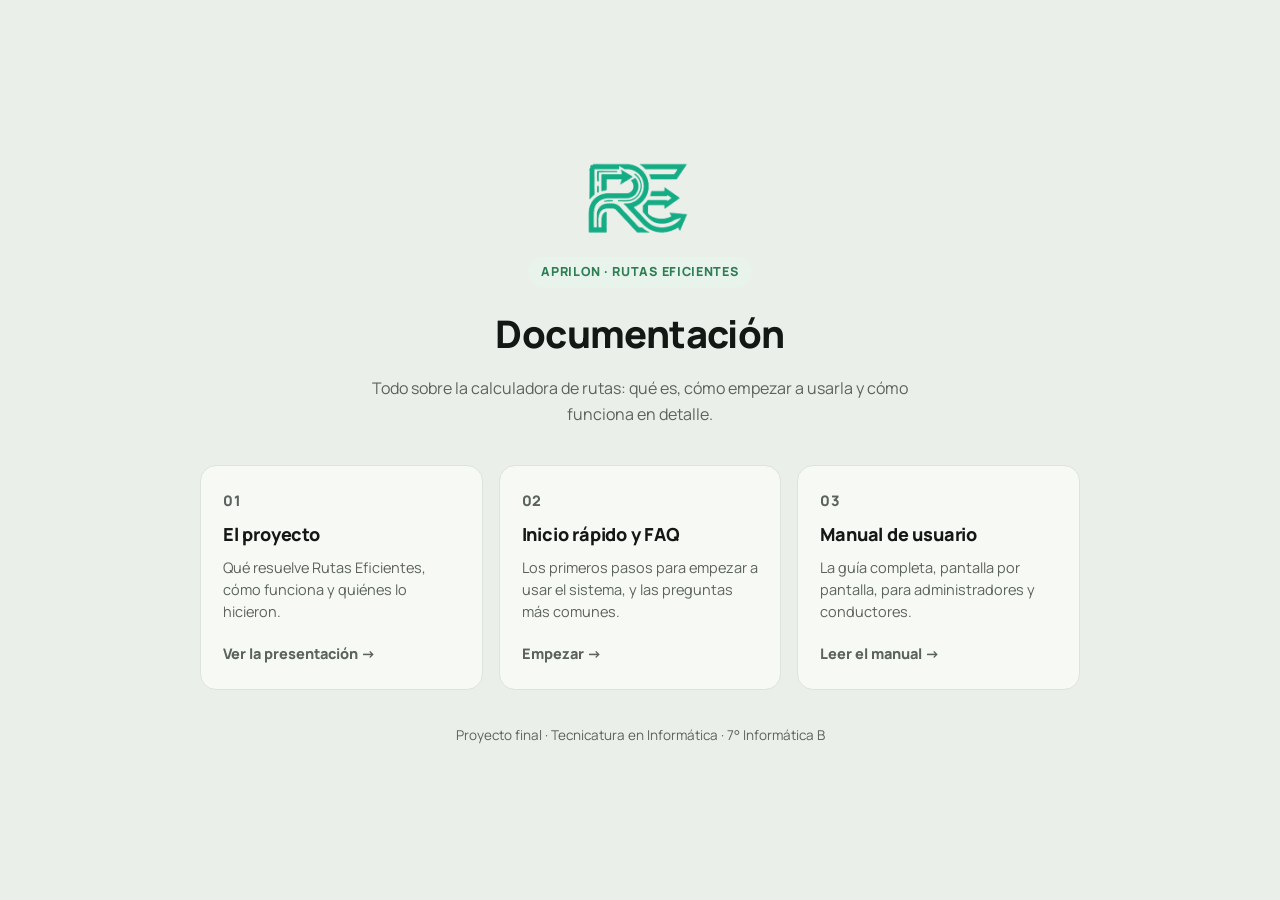
==== index.html @ 8140a877 "Agregar el manual de usuario y el indice de la raiz - manual/ con sus 24 capturas y el favicon del s" ====
<!DOCTYPE html>
<html lang="es" data-theme="light">
<head>
<meta charset="utf-8">
<meta name="viewport" content="width=device-width, initial-scale=1">
<link rel="icon" href="favicon.png">
<title>Rutas Eficientes — Documentación</title>
<link rel="preconnect" href="https://fonts.googleapis.com">
<link rel="preconnect" href="https://fonts.gstatic.com" crossorigin>
<link href="https://fonts.googleapis.com/css2?family=Manrope:wght@400;600;800&display=swap" rel="stylesheet">
<style>
  :root{
    --brand:#2f7d54; --brand-2:#3fa06b; --brand-soft:#e8f3ec;
    --ink:#141815; --muted:#5c635e; --line:#dde3de; --bg:#eaefe9; --card:#f6f9f4;
    --ease:cubic-bezier(.22,.61,.36,1);
    color-scheme: light;
  }
  *{box-sizing:border-box}
  body{margin:0;background:var(--bg);color:var(--ink);
       font:16px/1.65 Manrope,"Segoe UI",system-ui,sans-serif;
       min-height:100vh;display:grid;place-items:center;padding:40px 22px}
  .wrap{width:100%;max-width:880px}
  header{text-align:center;margin-bottom:38px}
  .mark{height:84px;width:auto;display:block;margin:0 auto 20px}
  .pill{display:inline-block;font-size:12.5px;font-weight:800;letter-spacing:.7px;text-transform:uppercase;
        color:var(--brand);background:var(--brand-soft);padding:5px 13px;border-radius:99px;margin-bottom:14px}
  h1{font-size:clamp(28px,5vw,38px);font-weight:800;letter-spacing:-.6px;margin:0 0 10px}
  .lead{color:var(--muted);margin:0 auto;max-width:56ch}

  .grid{display:grid;gap:16px;grid-template-columns:repeat(3,1fr)}
  a.card{display:flex;flex-direction:column;gap:7px;background:var(--card);border:1px solid var(--line);
         border-radius:16px;padding:24px 22px;text-decoration:none;color:inherit;
         transition:transform .28s var(--ease),border-color .28s var(--ease)}
  a.card:hover,a.card:focus-visible{transform:translateY(-3px);border-color:var(--brand);outline:none}
  .num{font-size:12px;font-weight:800;letter-spacing:.8px;color:var(--brand)}
  .card b{font-size:18px;font-weight:800;letter-spacing:-.2px}
  .card span{color:var(--muted);font-size:14.5px;line-height:1.55}
  .go{margin-top:auto;padding-top:12px;font-size:14px;font-weight:800;color:var(--brand)}

  footer{margin-top:34px;text-align:center;color:var(--muted);font-size:13.5px}

  @media (max-width:760px){ .grid{grid-template-columns:1fr} }
  @media (prefers-reduced-motion:reduce){ a.card:hover{transform:none} }
</style>
</head>
<body>
<div class="wrap">

  <header>
    <img class="mark" src="logo.png" alt="" width="517" height="384">
    <span class="pill">Aprilon · Rutas Eficientes</span>
    <h1>Documentación</h1>
    <p class="lead">Todo sobre la calculadora de rutas: qué es, cómo empezar a usarla y cómo funciona en detalle.</p>
  </header>

  <nav class="grid">
    <a class="card" href="landing/">
      <span class="num">01</span>
      <b>El proyecto</b>
      <span>Qué resuelve Rutas Eficientes, cómo funciona y quiénes lo hicieron.</span>
      <span class="go">Ver la presentación →</span>
    </a>
    <a class="card" href="quickstart/">
      <span class="num">02</span>
      <b>Inicio rápido y FAQ</b>
      <span>Los primeros pasos para empezar a usar el sistema, y las preguntas más comunes.</span>
      <span class="go">Empezar →</span>
    </a>
    <a class="card" href="manual/">
      <span class="num">03</span>
      <b>Manual de usuario</b>
      <span>La guía completa, pantalla por pantalla, para administradores y conductores.</span>
      <span class="go">Leer el manual →</span>
    </a>
  </nav>

  <footer>Proyecto final · Tecnicatura en Informática · 7° Informática B</footer>

</div>
</body>
</html>
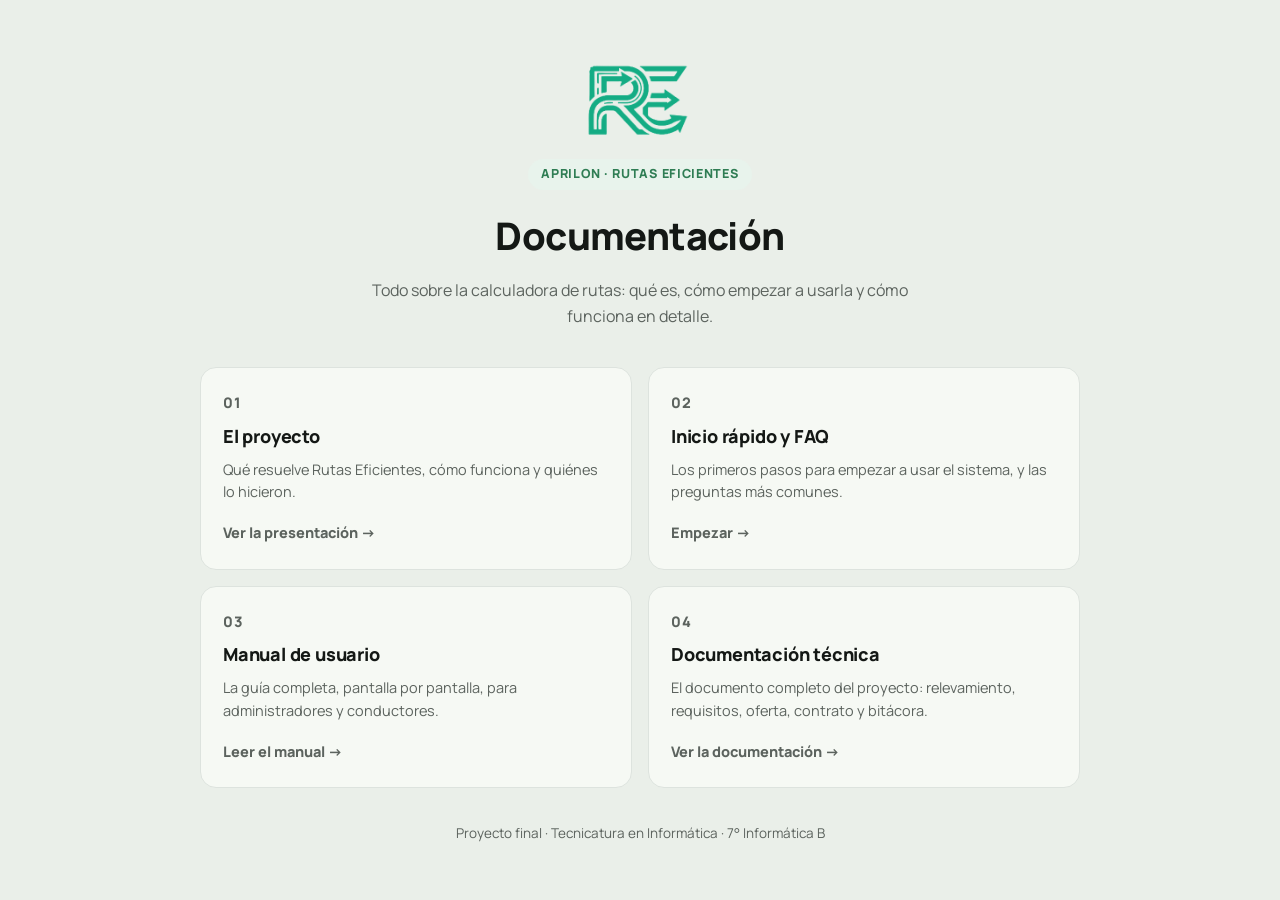
==== commit 7d0ab2a6: "Agregar documentacion tecnica del proyecto y unificar fondo claro (#EAEFE9) Se sube el documento fin" ====
--- a/index.html
+++ b/index.html
@@ -27,7 +27,7 @@
   h1{font-size:clamp(28px,5vw,38px);font-weight:800;letter-spacing:-.6px;margin:0 0 10px}
   .lead{color:var(--muted);margin:0 auto;max-width:56ch}
 
-  .grid{display:grid;gap:16px;grid-template-columns:repeat(3,1fr)}
+  .grid{display:grid;gap:16px;grid-template-columns:repeat(2,1fr)}
   a.card{display:flex;flex-direction:column;gap:7px;background:var(--card);border:1px solid var(--line);
          border-radius:16px;padding:24px 22px;text-decoration:none;color:inherit;
          transition:transform .28s var(--ease),border-color .28s var(--ease)}
@@ -72,6 +72,12 @@
       <span>La guía completa, pantalla por pantalla, para administradores y conductores.</span>
       <span class="go">Leer el manual →</span>
     </a>
+    <a class="card" href="documentacion/">
+      <span class="num">04</span>
+      <b>Documentación técnica</b>
+      <span>El documento completo del proyecto: relevamiento, requisitos, oferta, contrato y bitácora.</span>
+      <span class="go">Ver la documentación →</span>
+    </a>
   </nav>
 
   <footer>Proyecto final · Tecnicatura en Informática · 7° Informática B</footer>
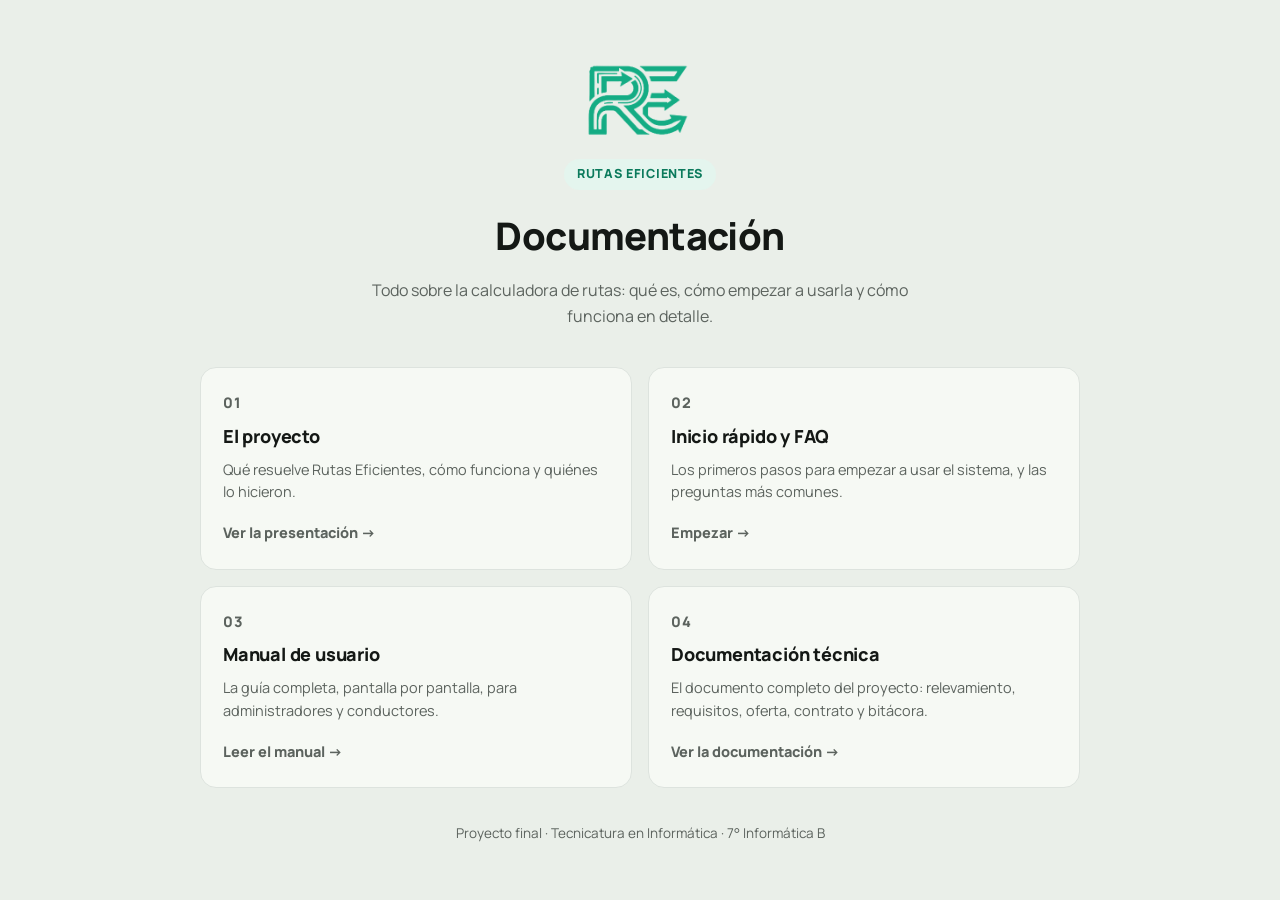
==== commit 1db83bcb: "Rediseño de la landing, capturas nuevas y documentación centrada en el producto - Landing rediseñada" ====
--- a/index.html
+++ b/index.html
@@ -2,6 +2,7 @@
 <html lang="es" data-theme="light">
 <head>
 <meta charset="utf-8">
+<meta name="description" content="Documentación de Rutas Eficientes: presentación del producto, guía de inicio rápido, manual de usuario y documentación técnica del proyecto.">
 <meta name="viewport" content="width=device-width, initial-scale=1">
 <link rel="icon" href="favicon.png">
 <title>Rutas Eficientes — Documentación</title>
@@ -10,7 +11,7 @@
 <link href="https://fonts.googleapis.com/css2?family=Manrope:wght@400;600;800&display=swap" rel="stylesheet">
 <style>
   :root{
-    --brand:#2f7d54; --brand-2:#3fa06b; --brand-soft:#e8f3ec;
+    --brand:#0B7A5C; --brand-2:#14AC84; --brand-soft:#E4F5EE;
     --ink:#141815; --muted:#5c635e; --line:#dde3de; --bg:#eaefe9; --card:#f6f9f4;
     --ease:cubic-bezier(.22,.61,.36,1);
     color-scheme: light;
@@ -44,11 +45,11 @@
 </style>
 </head>
 <body>
-<div class="wrap">
+<main class="wrap">
 
   <header>
     <img class="mark" src="logo.png" alt="" width="517" height="384">
-    <span class="pill">Aprilon · Rutas Eficientes</span>
+    <span class="pill">Rutas Eficientes</span>
     <h1>Documentación</h1>
     <p class="lead">Todo sobre la calculadora de rutas: qué es, cómo empezar a usarla y cómo funciona en detalle.</p>
   </header>
@@ -82,6 +83,6 @@
 
   <footer>Proyecto final · Tecnicatura en Informática · 7° Informática B</footer>
 
-</div>
+</main>
 </body>
 </html>
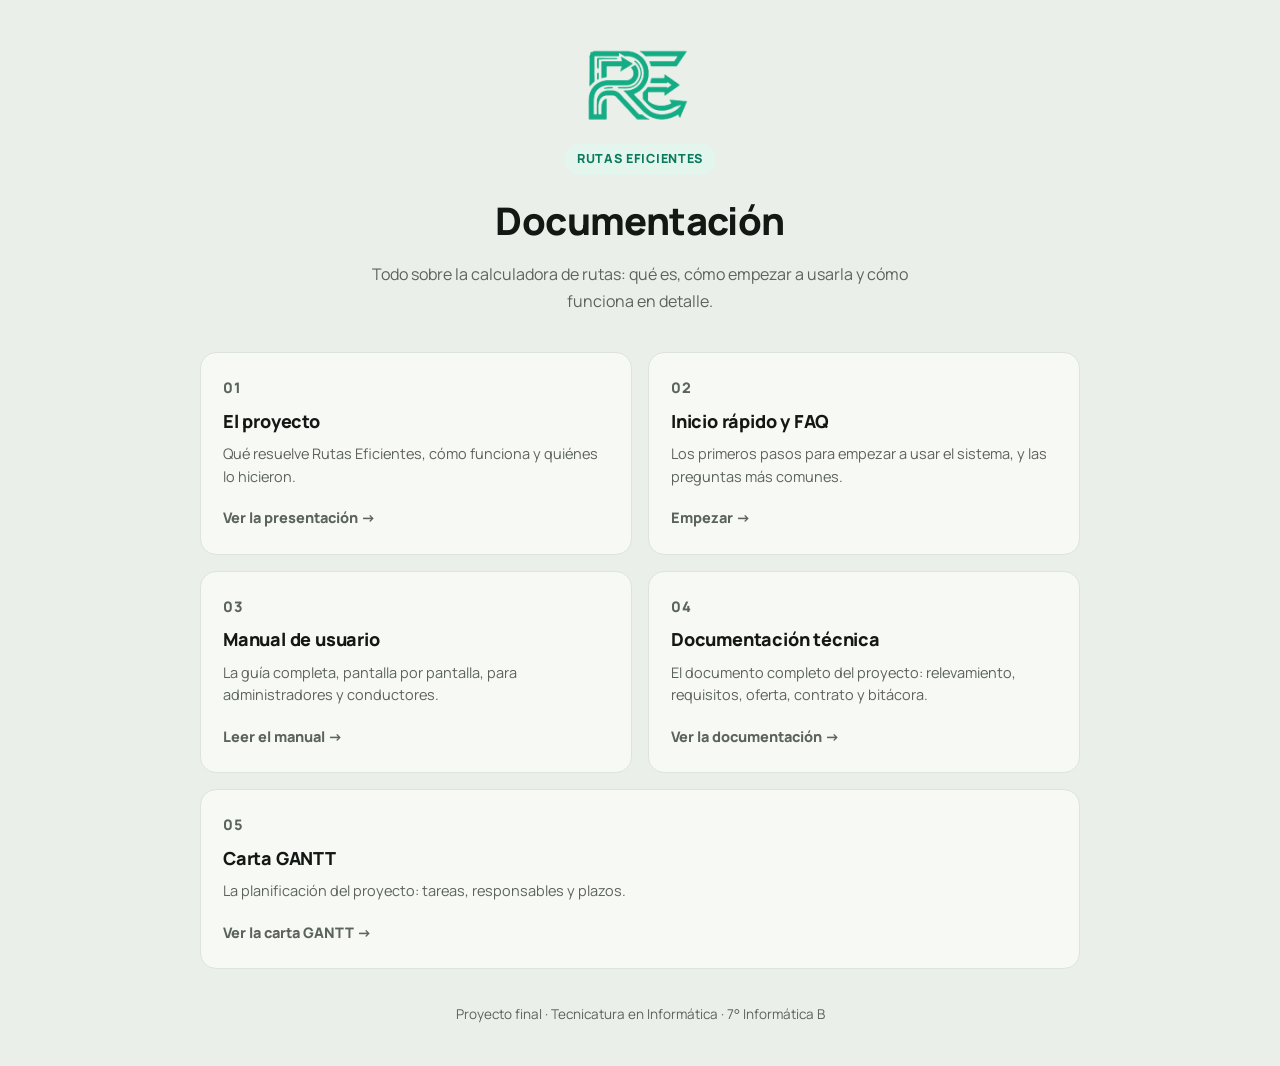
==== commit 673cbc48: "Portada: nuevo apartado Carta GANTT con enlace a la planilla" ====
--- a/index.html
+++ b/index.html
@@ -36,6 +36,7 @@
   .num{font-size:12px;font-weight:800;letter-spacing:.8px;color:var(--brand)}
   .card b{font-size:18px;font-weight:800;letter-spacing:-.2px}
   .card span{color:var(--muted);font-size:14.5px;line-height:1.55}
+  .grid > a.card:last-child:nth-child(odd){grid-column:1/-1}
   .go{margin-top:auto;padding-top:12px;font-size:14px;font-weight:800;color:var(--brand)}
 
   footer{margin-top:34px;text-align:center;color:var(--muted);font-size:13.5px}
@@ -79,6 +80,12 @@
       <span>El documento completo del proyecto: relevamiento, requisitos, oferta, contrato y bitácora.</span>
       <span class="go">Ver la documentación →</span>
     </a>
+    <a class="card" href="https://docs.google.com/spreadsheets/d/1RJt_W35dJQ6sIaXXXNCW6ctteloqqg6T3DyfthXXexQ/edit?usp=sharing" target="_blank" rel="noopener">
+      <span class="num">05</span>
+      <b>Carta GANTT</b>
+      <span>La planificación del proyecto: tareas, responsables y plazos.</span>
+      <span class="go">Ver la carta GANTT →</span>
+    </a>
   </nav>
 
   <footer>Proyecto final · Tecnicatura en Informática · 7° Informática B</footer>
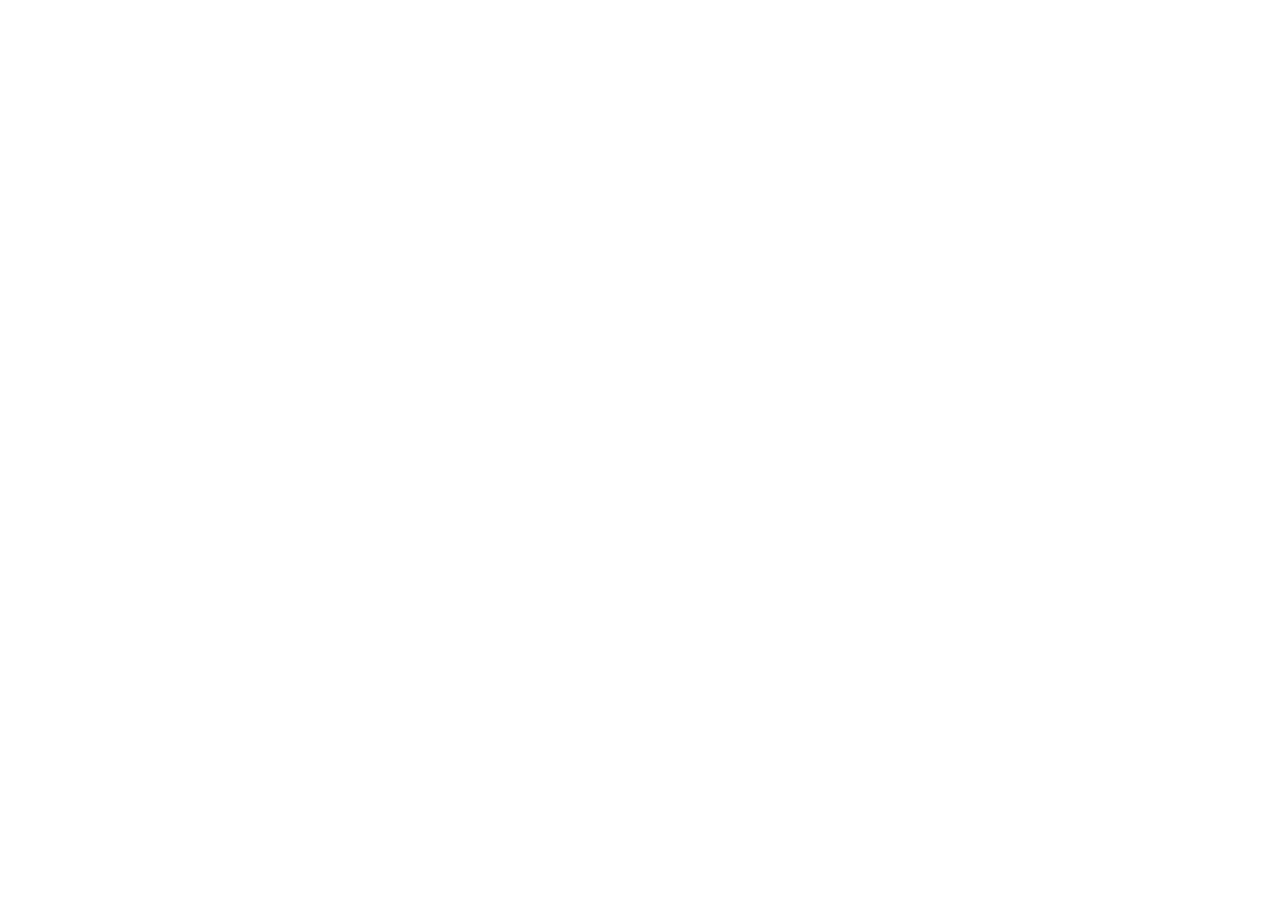
==== commit df14170b: "Redirecciones: la documentacion se mudo a https://nayitoo.github.io/RE-doc/" ====
--- a/index.html
+++ b/index.html
@@ -1,95 +1,21 @@
 <!DOCTYPE html>
-<html lang="es" data-theme="light">
+<html lang="es-AR">
 <head>
 <meta charset="utf-8">
-<meta name="description" content="Documentación de Rutas Eficientes: presentación del producto, guía de inicio rápido, manual de usuario y documentación técnica del proyecto.">
-<meta name="viewport" content="width=device-width, initial-scale=1">
-<link rel="icon" href="favicon.png">
-<title>Rutas Eficientes — Documentación</title>
-<link rel="preconnect" href="https://fonts.googleapis.com">
-<link rel="preconnect" href="https://fonts.gstatic.com" crossorigin>
-<link href="https://fonts.googleapis.com/css2?family=Manrope:wght@400;600;800&display=swap" rel="stylesheet">
-<style>
-  :root{
-    --brand:#0B7A5C; --brand-2:#14AC84; --brand-soft:#E4F5EE;
-    --ink:#141815; --muted:#5c635e; --line:#dde3de; --bg:#eaefe9; --card:#f6f9f4;
-    --ease:cubic-bezier(.22,.61,.36,1);
-    color-scheme: light;
-  }
-  *{box-sizing:border-box}
-  body{margin:0;background:var(--bg);color:var(--ink);
-       font:16px/1.65 Manrope,"Segoe UI",system-ui,sans-serif;
-       min-height:100vh;display:grid;place-items:center;padding:40px 22px}
-  .wrap{width:100%;max-width:880px}
-  header{text-align:center;margin-bottom:38px}
-  .mark{height:84px;width:auto;display:block;margin:0 auto 20px}
-  .pill{display:inline-block;font-size:12.5px;font-weight:800;letter-spacing:.7px;text-transform:uppercase;
-        color:var(--brand);background:var(--brand-soft);padding:5px 13px;border-radius:99px;margin-bottom:14px}
-  h1{font-size:clamp(28px,5vw,38px);font-weight:800;letter-spacing:-.6px;margin:0 0 10px}
-  .lead{color:var(--muted);margin:0 auto;max-width:56ch}
-
-  .grid{display:grid;gap:16px;grid-template-columns:repeat(2,1fr)}
-  a.card{display:flex;flex-direction:column;gap:7px;background:var(--card);border:1px solid var(--line);
-         border-radius:16px;padding:24px 22px;text-decoration:none;color:inherit;
-         transition:transform .28s var(--ease),border-color .28s var(--ease)}
-  a.card:hover,a.card:focus-visible{transform:translateY(-3px);border-color:var(--brand);outline:none}
-  .num{font-size:12px;font-weight:800;letter-spacing:.8px;color:var(--brand)}
-  .card b{font-size:18px;font-weight:800;letter-spacing:-.2px}
-  .card span{color:var(--muted);font-size:14.5px;line-height:1.55}
-  .grid > a.card:last-child:nth-child(odd){grid-column:1/-1}
-  .go{margin-top:auto;padding-top:12px;font-size:14px;font-weight:800;color:var(--brand)}
-
-  footer{margin-top:34px;text-align:center;color:var(--muted);font-size:13.5px}
-
-  @media (max-width:760px){ .grid{grid-template-columns:1fr} }
-  @media (prefers-reduced-motion:reduce){ a.card:hover{transform:none} }
-</style>
+<meta name="robots" content="noindex">
+<title>Rutas Eficientes &middot; La documentaci&oacute;n se mud&oacute;</title>
+<link rel="canonical" href="https://nayitoo.github.io/RE-doc/">
+<meta http-equiv="refresh" content="0; url=https://nayitoo.github.io/RE-doc/">
+<script>
+  // Lleva cada dirección vieja a la misma página en /RE-doc/, conservando ?consulta y #ancla.
+  (function () {
+    var ruta = location.pathname.replace(/^\/rutas-eficientes-documentacion/i, '');
+    location.replace('https://nayitoo.github.io/RE-doc' + (ruta || '/') + location.search + location.hash);
+  })();
+</script>
+<style>body{font:16px/1.6 system-ui,sans-serif;background:#eaefe9;color:#161a17;display:grid;place-items:center;min-height:100vh;margin:0}a{color:#0B6E55;font-weight:700}</style>
 </head>
 <body>
-<main class="wrap">
-
-  <header>
-    <img class="mark" src="logo.png" alt="" width="517" height="384">
-    <span class="pill">Rutas Eficientes</span>
-    <h1>Documentación</h1>
-    <p class="lead">Todo sobre la calculadora de rutas: qué es, cómo empezar a usarla y cómo funciona en detalle.</p>
-  </header>
-
-  <nav class="grid">
-    <a class="card" href="landing/">
-      <span class="num">01</span>
-      <b>El proyecto</b>
-      <span>Qué resuelve Rutas Eficientes, cómo funciona y quiénes lo hicieron.</span>
-      <span class="go">Ver la presentación →</span>
-    </a>
-    <a class="card" href="quickstart/">
-      <span class="num">02</span>
-      <b>Inicio rápido y FAQ</b>
-      <span>Los primeros pasos para empezar a usar el sistema, y las preguntas más comunes.</span>
-      <span class="go">Empezar →</span>
-    </a>
-    <a class="card" href="manual/">
-      <span class="num">03</span>
-      <b>Manual de usuario</b>
-      <span>La guía completa, pantalla por pantalla, para administradores y conductores.</span>
-      <span class="go">Leer el manual →</span>
-    </a>
-    <a class="card" href="documentacion/">
-      <span class="num">04</span>
-      <b>Documentación técnica</b>
-      <span>El documento completo del proyecto: relevamiento, requisitos, oferta, contrato y bitácora.</span>
-      <span class="go">Ver la documentación →</span>
-    </a>
-    <a class="card" href="https://docs.google.com/spreadsheets/d/1RJt_W35dJQ6sIaXXXNCW6ctteloqqg6T3DyfthXXexQ/edit?usp=sharing" target="_blank" rel="noopener">
-      <span class="num">05</span>
-      <b>Carta GANTT</b>
-      <span>La planificación del proyecto: tareas, responsables y plazos.</span>
-      <span class="go">Ver la carta GANTT →</span>
-    </a>
-  </nav>
-
-  <footer>Proyecto final · Tecnicatura en Informática · 7° Informática B</footer>
-
-</main>
+<p>La documentaci&oacute;n de Rutas Eficientes ahora est&aacute; en <a href="https://nayitoo.github.io/RE-doc/">https://nayitoo.github.io/RE-doc/</a>.</p>
 </body>
 </html>
